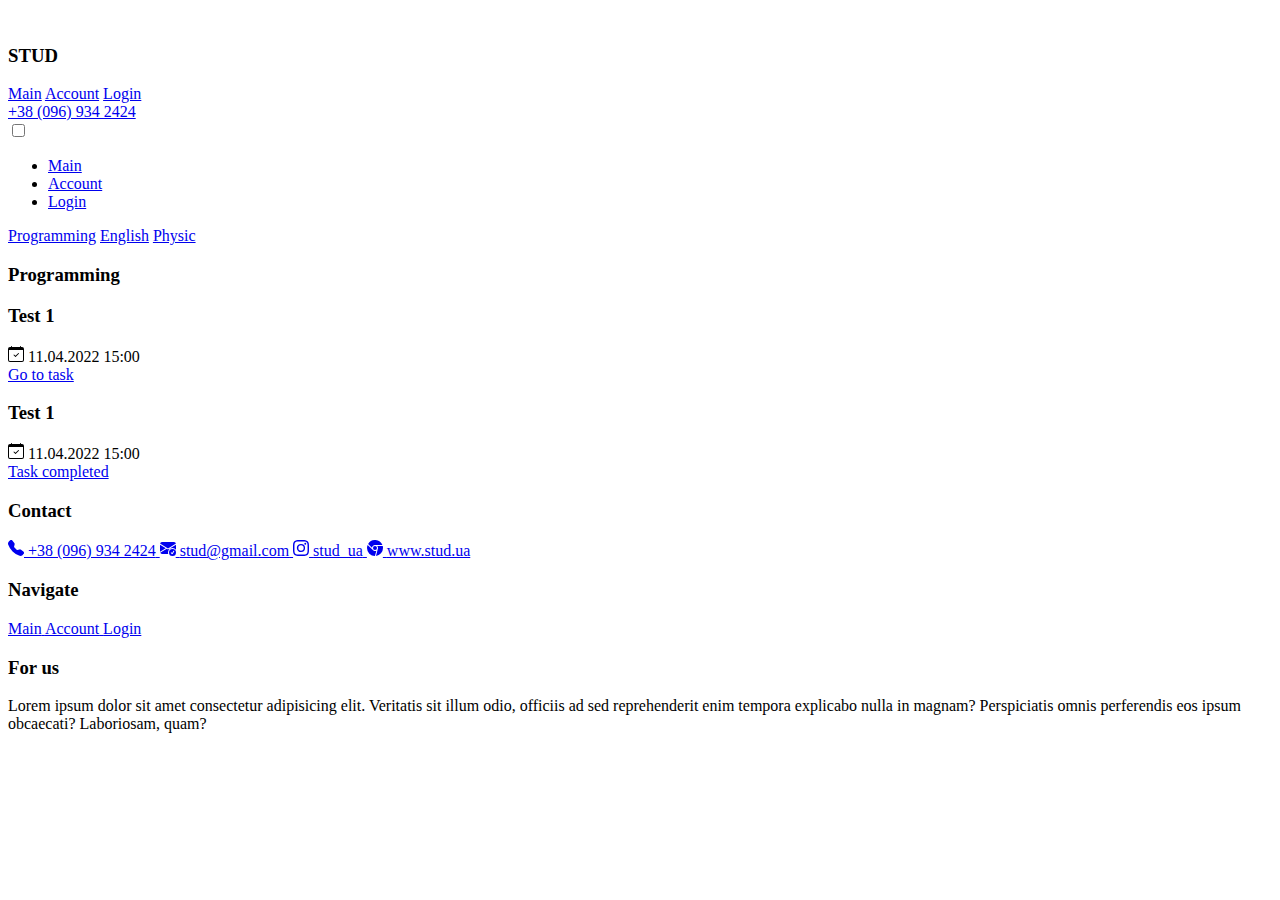
==== account.html @ 77470a66 "Add files via upload" ====
<!DOCTYPE html>
<html lang="en">

<head>
    <meta charset="UTF-8">
    <meta http-equiv="X-UA-Compatible" content="IE=edge">
    <meta name="viewport" content="width=device-width, initial-scale=1.0">
    <title>Document</title>
    <link rel="stylesheet" href="./style/index.css">
</head>

<body>
    <div class="wrapper">
        <header>
            <div class="container">
                <div class="header__wrapper">
                    <div class="header__logo">
                        <img src="./images/logo.svg" alt="">
                        <h3>STUD</h3>
                    </div>
                    <div class="header__menu">
                        <span><a href="./index.html">Main</a></span>
                        <span><a class="active" href="./account.html">Account</a></span>
                        <span><a href="./login.html">Login</a></span>
                    </div>
                    <div class="header__contact">
                        <span><a href="#">+38 (096) 934 2424</a></span>
                    </div>
                </div>
            </div>
        </header>


        <div class="hamburger-menu">
            <input id="menu__toggle" type="checkbox" />
            <label class="menu__btn" for="menu__toggle">
              <span></span>
            </label>
            <ul class="menu__box">
              <li><a class="menu__item" href="./index.html">Main</a></li>
              <li><a class="menu__item" href="./account.html">Account</a></li>
              <li><a class="menu__item" href="./login.html">Login</a></li>
            </ul>
          </div>

        <main>
            <div class="container">
                <div class="account-block">
                    <div class="subject-list">
                        <a class="active" href="#">Programming</a>
                        <a href="#">English</a>
                        <a href="#">Physic</a>
                    </div>
                    <div class="subject">
                        <h3>Programming</h3>
                        <div class="block-task">
                            <div class="task">
                                <div class="task__header">
                                    <h3>Test 1</h3>
                                    <div class="task-time">
                                        <svg xmlns="http://www.w3.org/2000/svg" width="16" height="16"
                                            fill="currentColor" class="bi bi-calendar-check" viewBox="0 0 16 16">
                                            <path
                                                d="M10.854 7.146a.5.5 0 0 1 0 .708l-3 3a.5.5 0 0 1-.708 0l-1.5-1.5a.5.5 0 1 1 .708-.708L7.5 9.793l2.646-2.647a.5.5 0 0 1 .708 0z" />
                                            <path
                                                d="M3.5 0a.5.5 0 0 1 .5.5V1h8V.5a.5.5 0 0 1 1 0V1h1a2 2 0 0 1 2 2v11a2 2 0 0 1-2 2H2a2 2 0 0 1-2-2V3a2 2 0 0 1 2-2h1V.5a.5.5 0 0 1 .5-.5zM1 4v10a1 1 0 0 0 1 1h12a1 1 0 0 0 1-1V4H1z" />
                                        </svg>
                                        <span>11.04.2022 15:00</span>
                                    </div>
                                </div>
                                <a href="task.html">Go to task</a>
                            </div>
                            <div class="task">
                                <div class="task__header">
                                    <h3>Test 1</h3>
                                    <div class="task-time">
                                        <svg xmlns="http://www.w3.org/2000/svg" width="16" height="16"
                                            fill="currentColor" class="bi bi-calendar-check" viewBox="0 0 16 16">
                                            <path
                                                d="M10.854 7.146a.5.5 0 0 1 0 .708l-3 3a.5.5 0 0 1-.708 0l-1.5-1.5a.5.5 0 1 1 .708-.708L7.5 9.793l2.646-2.647a.5.5 0 0 1 .708 0z" />
                                            <path
                                                d="M3.5 0a.5.5 0 0 1 .5.5V1h8V.5a.5.5 0 0 1 1 0V1h1a2 2 0 0 1 2 2v11a2 2 0 0 1-2 2H2a2 2 0 0 1-2-2V3a2 2 0 0 1 2-2h1V.5a.5.5 0 0 1 .5-.5zM1 4v10a1 1 0 0 0 1 1h12a1 1 0 0 0 1-1V4H1z" />
                                        </svg>
                                        <span>11.04.2022 15:00</span>
                                    </div>
                                </div>
                                <a class="success" href="#">Task completed</a>
                            </div>
                        </div>
                    </div>
                </div>
            </div>
        </main>

        <footer>
            <div class="container">
                <div class="footer_wrapper">
                    <div class="footer__col">
                        <h3>Contact</h3>
                        <div class="footer__col-wrap">
                            <a href="#">
                                <svg xmlns="http://www.w3.org/2000/svg" width="16" height="16" fill="currentColor"
                                    class="bi bi-telephone-fill" viewBox="0 0 16 16">
                                    <path fill-rule="evenodd"
                                        d="M1.885.511a1.745 1.745 0 0 1 2.61.163L6.29 2.98c.329.423.445.974.315 1.494l-.547 2.19a.678.678 0 0 0 .178.643l2.457 2.457a.678.678 0 0 0 .644.178l2.189-.547a1.745 1.745 0 0 1 1.494.315l2.306 1.794c.829.645.905 1.87.163 2.611l-1.034 1.034c-.74.74-1.846 1.065-2.877.702a18.634 18.634 0 0 1-7.01-4.42 18.634 18.634 0 0 1-4.42-7.009c-.362-1.03-.037-2.137.703-2.877L1.885.511z" />
                                </svg>
                                <span>+38 (096) 934 2424</span>
                            </a>
                            <a href="#">
                                <svg xmlns="http://www.w3.org/2000/svg" width="16" height="16" fill="currentColor"
                                    class="bi bi-envelope-check-fill" viewBox="0 0 16 16">
                                    <path
                                        d="M.05 3.555A2 2 0 0 1 2 2h12a2 2 0 0 1 1.95 1.555L8 8.414.05 3.555ZM0 4.697v7.104l5.803-3.558L0 4.697ZM6.761 8.83l-6.57 4.026A2 2 0 0 0 2 14h6.256A4.493 4.493 0 0 1 8 12.5a4.49 4.49 0 0 1 1.606-3.446l-.367-.225L8 9.586l-1.239-.757ZM16 4.697v4.974A4.491 4.491 0 0 0 12.5 8a4.49 4.49 0 0 0-1.965.45l-.338-.207L16 4.697Z" />
                                    <path
                                        d="M16 12.5a3.5 3.5 0 1 1-7 0 3.5 3.5 0 0 1 7 0Zm-1.993-1.679a.5.5 0 0 0-.686.172l-1.17 1.95-.547-.547a.5.5 0 0 0-.708.708l.774.773a.75.75 0 0 0 1.174-.144l1.335-2.226a.5.5 0 0 0-.172-.686Z" />
                                </svg>
                                <span>stud@gmail.com</span>
                            </a>
                            <a href="#">
                                <svg xmlns="http://www.w3.org/2000/svg" width="16" height="16" fill="currentColor"
                                    class="bi bi-instagram" viewBox="0 0 16 16">
                                    <path
                                        d="M8 0C5.829 0 5.556.01 4.703.048 3.85.088 3.269.222 2.76.42a3.917 3.917 0 0 0-1.417.923A3.927 3.927 0 0 0 .42 2.76C.222 3.268.087 3.85.048 4.7.01 5.555 0 5.827 0 8.001c0 2.172.01 2.444.048 3.297.04.852.174 1.433.372 1.942.205.526.478.972.923 1.417.444.445.89.719 1.416.923.51.198 1.09.333 1.942.372C5.555 15.99 5.827 16 8 16s2.444-.01 3.298-.048c.851-.04 1.434-.174 1.943-.372a3.916 3.916 0 0 0 1.416-.923c.445-.445.718-.891.923-1.417.197-.509.332-1.09.372-1.942C15.99 10.445 16 10.173 16 8s-.01-2.445-.048-3.299c-.04-.851-.175-1.433-.372-1.941a3.926 3.926 0 0 0-.923-1.417A3.911 3.911 0 0 0 13.24.42c-.51-.198-1.092-.333-1.943-.372C10.443.01 10.172 0 7.998 0h.003zm-.717 1.442h.718c2.136 0 2.389.007 3.232.046.78.035 1.204.166 1.486.275.373.145.64.319.92.599.28.28.453.546.598.92.11.281.24.705.275 1.485.039.843.047 1.096.047 3.231s-.008 2.389-.047 3.232c-.035.78-.166 1.203-.275 1.485a2.47 2.47 0 0 1-.599.919c-.28.28-.546.453-.92.598-.28.11-.704.24-1.485.276-.843.038-1.096.047-3.232.047s-2.39-.009-3.233-.047c-.78-.036-1.203-.166-1.485-.276a2.478 2.478 0 0 1-.92-.598 2.48 2.48 0 0 1-.6-.92c-.109-.281-.24-.705-.275-1.485-.038-.843-.046-1.096-.046-3.233 0-2.136.008-2.388.046-3.231.036-.78.166-1.204.276-1.486.145-.373.319-.64.599-.92.28-.28.546-.453.92-.598.282-.11.705-.24 1.485-.276.738-.034 1.024-.044 2.515-.045v.002zm4.988 1.328a.96.96 0 1 0 0 1.92.96.96 0 0 0 0-1.92zm-4.27 1.122a4.109 4.109 0 1 0 0 8.217 4.109 4.109 0 0 0 0-8.217zm0 1.441a2.667 2.667 0 1 1 0 5.334 2.667 2.667 0 0 1 0-5.334z" />
                                </svg>
                                <span>stud_ua</span>
                            </a>
                            <a href="#">
                                <svg xmlns="http://www.w3.org/2000/svg" width="16" height="16" fill="currentColor"
                                    class="bi bi-browser-chrome" viewBox="0 0 16 16">
                                    <path fill-rule="evenodd"
                                        d="M16 8a8.001 8.001 0 0 1-7.022 7.94l1.902-7.098a2.995 2.995 0 0 0 .05-1.492A2.977 2.977 0 0 0 10.237 6h5.511A8 8 0 0 1 16 8ZM0 8a8 8 0 0 0 7.927 8l1.426-5.321a2.978 2.978 0 0 1-.723.255 2.979 2.979 0 0 1-1.743-.147 2.986 2.986 0 0 1-1.043-.7L.633 4.876A7.975 7.975 0 0 0 0 8Zm5.004-.167L1.108 3.936A8.003 8.003 0 0 1 15.418 5H8.066a2.979 2.979 0 0 0-1.252.243 2.987 2.987 0 0 0-1.81 2.59ZM8 10a2 2 0 1 0 0-4 2 2 0 0 0 0 4Z" />
                                </svg>
                                <span>www.stud.ua</span>
                            </a>
                        </div>
                    </div>
                    <div class="footer__col">
                        <h3>Navigate</h3>
                        <div class="footer__col-wrap">
                            <a href="#">
                                <span>Main</span>
                            </a>
                            <a href="#">
                                <span>Account</span>
                            </a>
                            <a href="#">
                                <span>Login</span>
                            </a>
                        </div>
                    </div>
                    <div class="footer__col">
                        <h3>For us</h3>
                        <div class="footer__col-wrap">
                            <p>Lorem ipsum dolor sit amet consectetur adipisicing elit. Veritatis sit illum odio,
                                officiis ad sed reprehenderit enim tempora explicabo nulla in magnam? Perspiciatis omnis
                                perferendis eos ipsum obcaecati? Laboriosam, quam?</p>
                        </div>
                    </div>

                </div>
            </div>
        </footer>
    </div>
</body>

</html>
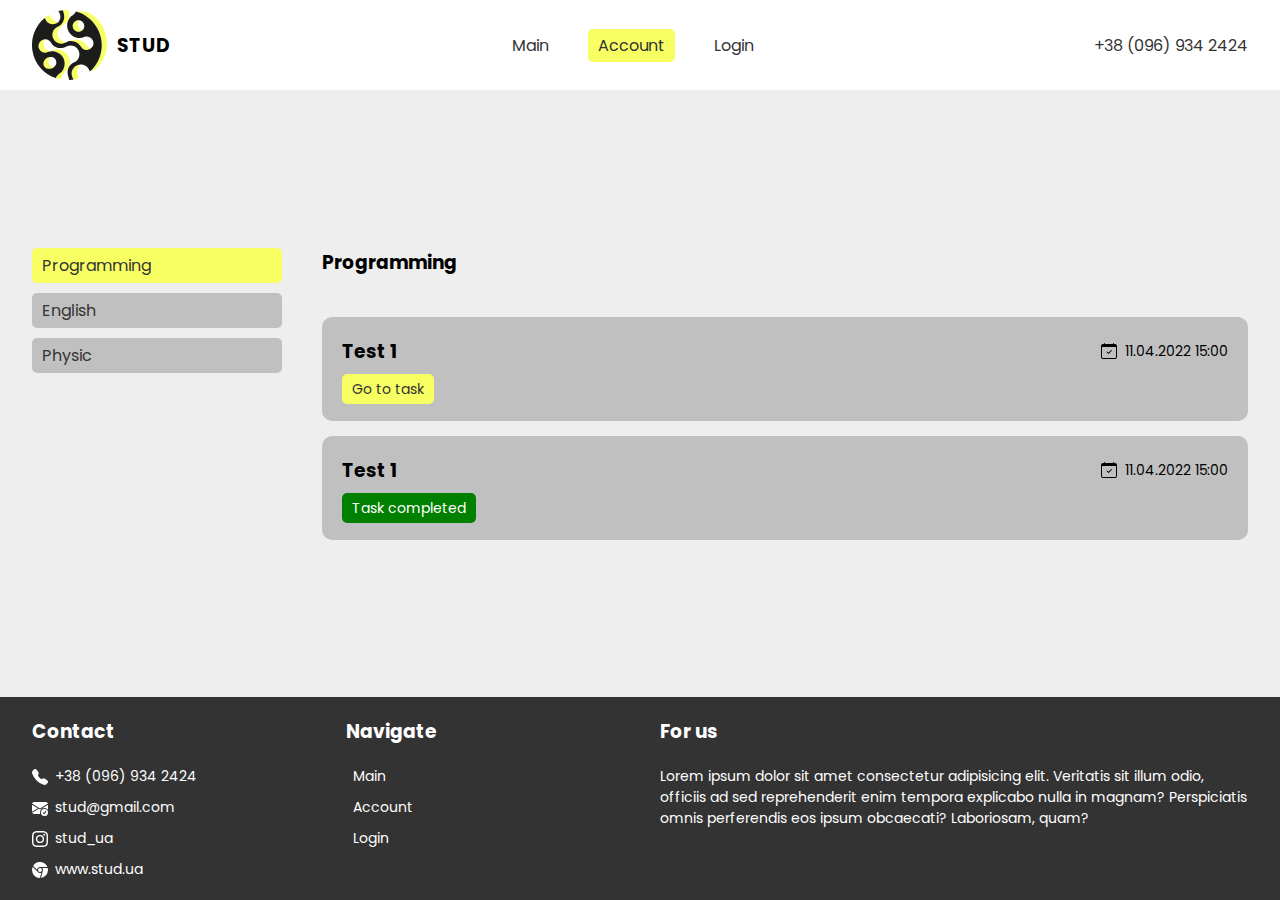
==== commit 7db75d1f: "Add files via upload" ====
--- a/account.html
+++ b/account.html
@@ -29,7 +29,6 @@
                 </div>
             </div>
         </header>
-
 
         <div class="hamburger-menu">
             <input id="menu__toggle" type="checkbox" />
@@ -47,9 +46,9 @@
             <div class="container">
                 <div class="account-block">
                     <div class="subject-list">
-                        <a class="active" href="#">Programming</a>
-                        <a href="#">English</a>
-                        <a href="#">Physic</a>
+                        <a class="active">Programming</a>
+                        <a>English</a>
+                        <a>Physic</a>
                     </div>
                     <div class="subject">
                         <h3>Programming</h3>
@@ -68,7 +67,7 @@
                                         <span>11.04.2022 15:00</span>
                                     </div>
                                 </div>
-                                <a href="task.html">Go to task</a>
+                                <a href="./task.html">Go to task</a>
                             </div>
                             <div class="task">
                                 <div class="task__header">
@@ -84,8 +83,51 @@
                                         <span>11.04.2022 15:00</span>
                                     </div>
                                 </div>
-                                <a class="success" href="#">Task completed</a>
-                            </div>
+                                <a class="success" href="./task.html">Task completed</a>
+                            </div>
+                        </div>
+                    </div>
+                    <div class="subject">
+                        <h3>English</h3>
+                        <div class="block-task">
+                            <div class="task">
+                                <div class="task__header">
+                                    <h3>Test test</h3>
+                                    <div class="task-time">
+                                        <svg xmlns="http://www.w3.org/2000/svg" width="16" height="16"
+                                            fill="currentColor" class="bi bi-calendar-check" viewBox="0 0 16 16">
+                                            <path
+                                                d="M10.854 7.146a.5.5 0 0 1 0 .708l-3 3a.5.5 0 0 1-.708 0l-1.5-1.5a.5.5 0 1 1 .708-.708L7.5 9.793l2.646-2.647a.5.5 0 0 1 .708 0z" />
+                                            <path
+                                                d="M3.5 0a.5.5 0 0 1 .5.5V1h8V.5a.5.5 0 0 1 1 0V1h1a2 2 0 0 1 2 2v11a2 2 0 0 1-2 2H2a2 2 0 0 1-2-2V3a2 2 0 0 1 2-2h1V.5a.5.5 0 0 1 .5-.5zM1 4v10a1 1 0 0 0 1 1h12a1 1 0 0 0 1-1V4H1z" />
+                                        </svg>
+                                        <span>11.04.2022 15:00</span>
+                                    </div>
+                                </div>
+                                <a href="./task.html">Go to task</a>
+                            </div>
+                            <div class="task">
+                                <div class="task__header">
+                                    <h3>Test test - 2</h3>
+                                    <div class="task-time">
+                                        <svg xmlns="http://www.w3.org/2000/svg" width="16" height="16"
+                                            fill="currentColor" class="bi bi-calendar-check" viewBox="0 0 16 16">
+                                            <path
+                                                d="M10.854 7.146a.5.5 0 0 1 0 .708l-3 3a.5.5 0 0 1-.708 0l-1.5-1.5a.5.5 0 1 1 .708-.708L7.5 9.793l2.646-2.647a.5.5 0 0 1 .708 0z" />
+                                            <path
+                                                d="M3.5 0a.5.5 0 0 1 .5.5V1h8V.5a.5.5 0 0 1 1 0V1h1a2 2 0 0 1 2 2v11a2 2 0 0 1-2 2H2a2 2 0 0 1-2-2V3a2 2 0 0 1 2-2h1V.5a.5.5 0 0 1 .5-.5zM1 4v10a1 1 0 0 0 1 1h12a1 1 0 0 0 1-1V4H1z" />
+                                        </svg>
+                                        <span>11.04.2022 15:00</span>
+                                    </div>
+                                </div>
+                                <a href="./task.html">Go to task</a>
+                            </div>
+                        </div>
+                    </div>
+                    <div class="subject">
+                        <h3>Physic</h3>
+                        <div class="block-task">
+                            <h3>There are no tasks yet !</h3>
                         </div>
                     </div>
                 </div>
@@ -137,16 +179,18 @@
                     <div class="footer__col">
                         <h3>Navigate</h3>
                         <div class="footer__col-wrap">
-                            <a href="#">
+                            <a href="./index.html">
                                 <span>Main</span>
                             </a>
-                            <a href="#">
+                            <a href="./account.html">
                                 <span>Account</span>
                             </a>
-                            <a href="#">
+                            <a href="./login.html">
                                 <span>Login</span>
                             </a>
                         </div>
+
+                      
                     </div>
                     <div class="footer__col">
                         <h3>For us</h3>
@@ -161,6 +205,8 @@
             </div>
         </footer>
     </div>
+
+    <script src="./script/tabs.js"></script>
 </body>
 
 </html>--- a/style/index.css
+++ b/style/index.css
@@ -0,0 +1,553 @@
+@import url("https://fonts.googleapis.com/css2?family=Poppins:wght@400;700&display=swap");
+* {
+  font-family: "Poppins", sans-serif;
+  margin: 0;
+  text-decoration: none;
+  -webkit-box-sizing: border-box;
+          box-sizing: border-box;
+  max-width: 100%;
+  padding: 0;
+}
+
+body,
+html {
+  background-color: #eee;
+  height: 100%;
+}
+
+.container {
+  width: 95%;
+  margin: auto;
+}
+
+.wrapper {
+  min-height: 100%;
+  display: -webkit-box;
+  display: -ms-flexbox;
+  display: flex;
+  -webkit-box-orient: vertical;
+  -webkit-box-direction: normal;
+      -ms-flex-direction: column;
+          flex-direction: column;
+  -webkit-box-pack: justify;
+      -ms-flex-pack: justify;
+          justify-content: space-between;
+}
+
+header {
+  background-color: #fff;
+}
+
+.header__wrapper {
+  height: 90px;
+  display: -webkit-box;
+  display: -ms-flexbox;
+  display: flex;
+  -webkit-box-align: center;
+      -ms-flex-align: center;
+          align-items: center;
+  -webkit-box-pack: justify;
+      -ms-flex-pack: justify;
+          justify-content: space-between;
+}
+
+.header__logo {
+  display: -webkit-box;
+  display: -ms-flexbox;
+  display: flex;
+  -webkit-box-align: center;
+      -ms-flex-align: center;
+          align-items: center;
+}
+
+.header__logo img {
+  height: 70px;
+}
+
+.header__logo h3 {
+  margin-left: 10px;
+  letter-spacing: 1px;
+}
+
+.header__menu span a {
+  color: #333;
+  padding: 5px 10px;
+}
+
+.header__menu span a.active {
+  background-color: #f7ff62;
+  border-radius: 5px;
+}
+
+.header__menu span + span {
+  margin-left: 25px;
+}
+
+.header__contact a {
+  color: #333;
+}
+
+footer {
+  background-color: #333;
+  color: #fff;
+  padding: 20px 0px;
+}
+
+footer .footer_wrapper {
+  display: -ms-grid;
+  display: grid;
+  -ms-grid-columns: 1fr 1fr 2fr;
+      grid-template-columns: 1fr 1fr 2fr;
+  grid-gap: 20px;
+}
+
+.footer__col-wrap {
+  display: -webkit-box;
+  display: -ms-flexbox;
+  display: flex;
+  -webkit-box-orient: vertical;
+  -webkit-box-direction: normal;
+      -ms-flex-direction: column;
+          flex-direction: column;
+  margin-top: 20px;
+  font-size: 14px;
+}
+
+.footer__col-wrap a {
+  color: #fff;
+  display: -webkit-box;
+  display: -ms-flexbox;
+  display: flex;
+  -webkit-box-align: center;
+      -ms-flex-align: center;
+          align-items: center;
+}
+
+.footer__col-wrap a span {
+  margin-left: 7px;
+}
+
+.footer__col-wrap a + a {
+  margin-top: 10px;
+}
+
+main {
+  margin: 30px 0px;
+}
+
+.main-block {
+  background-color: #1f1e10;
+  padding: 30px;
+  color: #fff;
+  border-radius: 10px;
+  display: -ms-grid;
+  display: grid;
+  -ms-grid-columns: 1fr 2;
+      grid-template-columns: repeat(2, 1fr);
+  grid-gap: 20px;
+}
+
+.main-block-img img {
+  border-radius: 10px;
+}
+
+.main-block-txt {
+  display: -webkit-box;
+  display: -ms-flexbox;
+  display: flex;
+  -webkit-box-orient: vertical;
+  -webkit-box-direction: normal;
+      -ms-flex-direction: column;
+          flex-direction: column;
+  -webkit-box-pack: center;
+      -ms-flex-pack: center;
+          justify-content: center;
+}
+
+.main-block-txt h1 {
+  font-size: 48px;
+}
+
+.main-block-txt p {
+  margin: 30px 0px;
+}
+
+.main-block-txt a {
+  background-color: #fff;
+  padding: 5px 10px;
+  border-radius: 5px;
+  width: 200px;
+  text-align: center;
+  color: #1f1e10;
+}
+
+.form {
+  width: 450px;
+  display: -webkit-box;
+  display: -ms-flexbox;
+  display: flex;
+  -webkit-box-orient: vertical;
+  -webkit-box-direction: normal;
+      -ms-flex-direction: column;
+          flex-direction: column;
+  margin: auto;
+}
+
+.form h3 {
+  margin-bottom: 20px;
+}
+
+.form input {
+  height: 35px;
+  border: none;
+  padding: 0px 5px;
+  border-radius: 5px;
+  margin-top: 10px;
+}
+
+.form input:first-child {
+  margin-top: 0px;
+}
+
+.form textarea {
+  border: none;
+  padding: 5px;
+  margin-top: 10px;
+  border-radius: 5px;
+}
+
+.form select {
+  height: 35px;
+  border: none;
+  padding: 0px 5px;
+  border-radius: 5px;
+  margin-top: 10px;
+}
+
+.form button {
+  background-color: #f7ff62;
+  color: #1f1e10;
+  height: 35px;
+  width: 200px;
+  border-radius: 5px;
+  border: none;
+  margin-top: 10px;
+}
+
+.form .form-info-txt {
+  margin-top: 10px;
+  font-size: 14px;
+}
+
+.header__user {
+  display: -webkit-box;
+  display: -ms-flexbox;
+  display: flex;
+  -webkit-box-pack: justify;
+      -ms-flex-pack: justify;
+          justify-content: space-between;
+  -webkit-box-align: center;
+      -ms-flex-align: center;
+          align-items: center;
+}
+
+.header__user select {
+  height: 35px;
+  border: none;
+  padding: 0px 5px;
+  border-radius: 5px;
+}
+
+.subject-list {
+  display: -webkit-box;
+  display: -ms-flexbox;
+  display: flex;
+  -webkit-box-orient: vertical;
+  -webkit-box-direction: normal;
+      -ms-flex-direction: column;
+          flex-direction: column;
+}
+
+.subject-list a {
+  color: #333;
+  background-color: silver;
+  padding: 5px 10px;
+  border-radius: 5px;
+}
+
+.subject-list a.active {
+  background-color: #f7ff62;
+}
+
+.subject-list a + a {
+  margin-top: 10px;
+}
+
+.task__header {
+  display: -webkit-box;
+  display: -ms-flexbox;
+  display: flex;
+  -webkit-box-align: center;
+      -ms-flex-align: center;
+          align-items: center;
+  -webkit-box-pack: justify;
+      -ms-flex-pack: justify;
+          justify-content: space-between;
+  margin-bottom: 10px;
+}
+
+.task__header .task-time {
+  display: -webkit-box;
+  display: -ms-flexbox;
+  display: flex;
+  -webkit-box-align: center;
+      -ms-flex-align: center;
+          align-items: center;
+}
+
+.task__header .task-time span {
+  margin-left: 8px;
+  font-size: 14px;
+}
+
+.block-task {
+  margin-top: 40px;
+}
+
+.block-task .task {
+  background-color: silver;
+  padding: 20px;
+  border-radius: 10px;
+}
+
+.block-task .task a {
+  background-color: #f7ff62;
+  padding: 5px 10px;
+  border-radius: 5px;
+  font-size: 14px;
+  margin-top: 15px;
+  color: #333;
+}
+
+.block-task .task p {
+  font-size: 14px;
+  margin-top: 10px;
+}
+
+.block-task .task + .task {
+  margin-top: 15px;
+}
+
+.account-block {
+  display: -ms-grid;
+  display: grid;
+  -ms-grid-columns: 250px 1fr;
+      grid-template-columns: 250px 1fr;
+  grid-gap: 40px;
+}
+
+.two-input {
+  display: -ms-grid;
+  display: grid;
+  -ms-grid-columns: 1fr 2;
+  grid-template-columns: repeat(2, 1fr);
+  grid-gap: 10px;
+  margin-top: 10px;
+}
+
+.two-input input + input {
+  margin-top: 0px;
+}
+
+.success {
+  background-color: green !important;
+  color: #fff !important;
+}
+
+.task-txt {
+  margin: 20px 0px;
+}
+
+.form-submit {
+  margin-top: 20px;
+}
+
+.hamburger-menu{
+  display: none;
+}
+
+/* скрываем чекбокс */
+#menu__toggle {
+  opacity: 0;
+}
+/* стилизуем кнопку */
+.menu__btn {
+  display: flex; /* используем flex для центрирования содержимого */
+  align-items: center;  /* центрируем содержимое кнопки */
+  position: fixed;
+  top: 20px;
+  left: 20px;
+  width: 26px;
+  height: 26px;
+  cursor: pointer;
+  z-index: 1;
+}
+/* добавляем "гамбургер" */
+.menu__btn > span,
+.menu__btn > span::before,
+.menu__btn > span::after {
+  display: block;
+  position: absolute;
+  width: 100%;
+  height: 2px;
+  background-color: #616161;
+}
+.menu__btn > span::before {
+  content: '';
+  top: -8px;
+}
+.menu__btn > span::after {
+  content: '';
+  top: 8px;
+}
+
+/* контейнер меню */
+.menu__box {
+  display: block;
+  position: fixed;
+  visibility: hidden;
+  top: 0;
+  left: -100%;
+  width: 300px;
+  height: 100%;
+  margin: 0;
+  padding: 80px 0;
+  list-style: none;
+  text-align: center;
+  background-color: #ECEFF1;
+  box-shadow: 1px 0px 6px rgba(0, 0, 0, .2);
+}
+/* элементы меню */
+.menu__item {
+  display: block;
+  padding: 12px 24px;
+  color: #333;
+  font-family: 'Roboto', sans-serif;
+  font-size: 20px;
+  font-weight: 600;
+  text-decoration: none;
+}
+.menu__item:hover {
+  background-color: #CFD8DC;
+}
+
+#menu__toggle:checked ~ .menu__btn > span {
+  transform: rotate(45deg);
+}
+#menu__toggle:checked ~ .menu__btn > span::before {
+  top: 0;
+  transform: rotate(0);
+}
+#menu__toggle:checked ~ .menu__btn > span::after {
+  top: 0;
+  transform: rotate(90deg);
+}
+#menu__toggle:checked ~ .menu__box {
+  visibility: visible;
+  left: 0;
+}
+
+@media screen and (max-width: 768px) {
+  .header__wrapper{
+    display:none;
+  }
+
+  .hamburger-menu{
+    display: block;
+  }
+
+  .main-block{
+    margin-top: 50px;
+    -ms-grid-columns: 1fr;
+    grid-template-columns: repeat(1, 1fr);
+  }
+  .main-block a {
+    margin-left: auto;
+    margin-right: auto;
+  }
+  .main-block-txt{
+    text-align: center;
+  }
+
+  footer .footer_wrapper {
+    display: -ms-grid;
+    display: grid;
+    -ms-grid-columns: 1fr;
+        grid-template-columns: 1fr;
+    grid-gap: 20px;
+  }
+
+  .account-block {
+    display: -ms-grid;
+    display: grid;
+    -ms-grid-columns: 1fr;
+        grid-template-columns: 1fr;
+    grid-gap: 40px;
+    margin-top: 50px;
+  }
+
+  footer{
+    text-align: center;
+  }
+
+  .footer__col-wrap a{
+    display: block;
+    margin-left: auto;
+    margin-right: auto;
+  }
+
+  .footer__col h3{
+    font-size: 30px;
+  }
+}
+
+
+#items {
+  margin-top: 100px;
+}
+
+.item {
+  float: left;
+  width: 50px;
+  height: 50px;
+  margin: 1px;
+}
+
+.red {
+  background: #cf2624;
+}
+
+.blue {
+  background: #2478cf;
+}
+
+.green {
+  background: #24cf7c;
+}
+
+.orange {
+  background: #cf7c24;
+}
+
+.yellow {
+  background: #f1e81f;
+}
+
+.check::before {
+  content: "• ";
+  color: #999;
+}
+.checked::before {
+  color: red;
+}
+/*# sourceMappingURL=index.css.map */